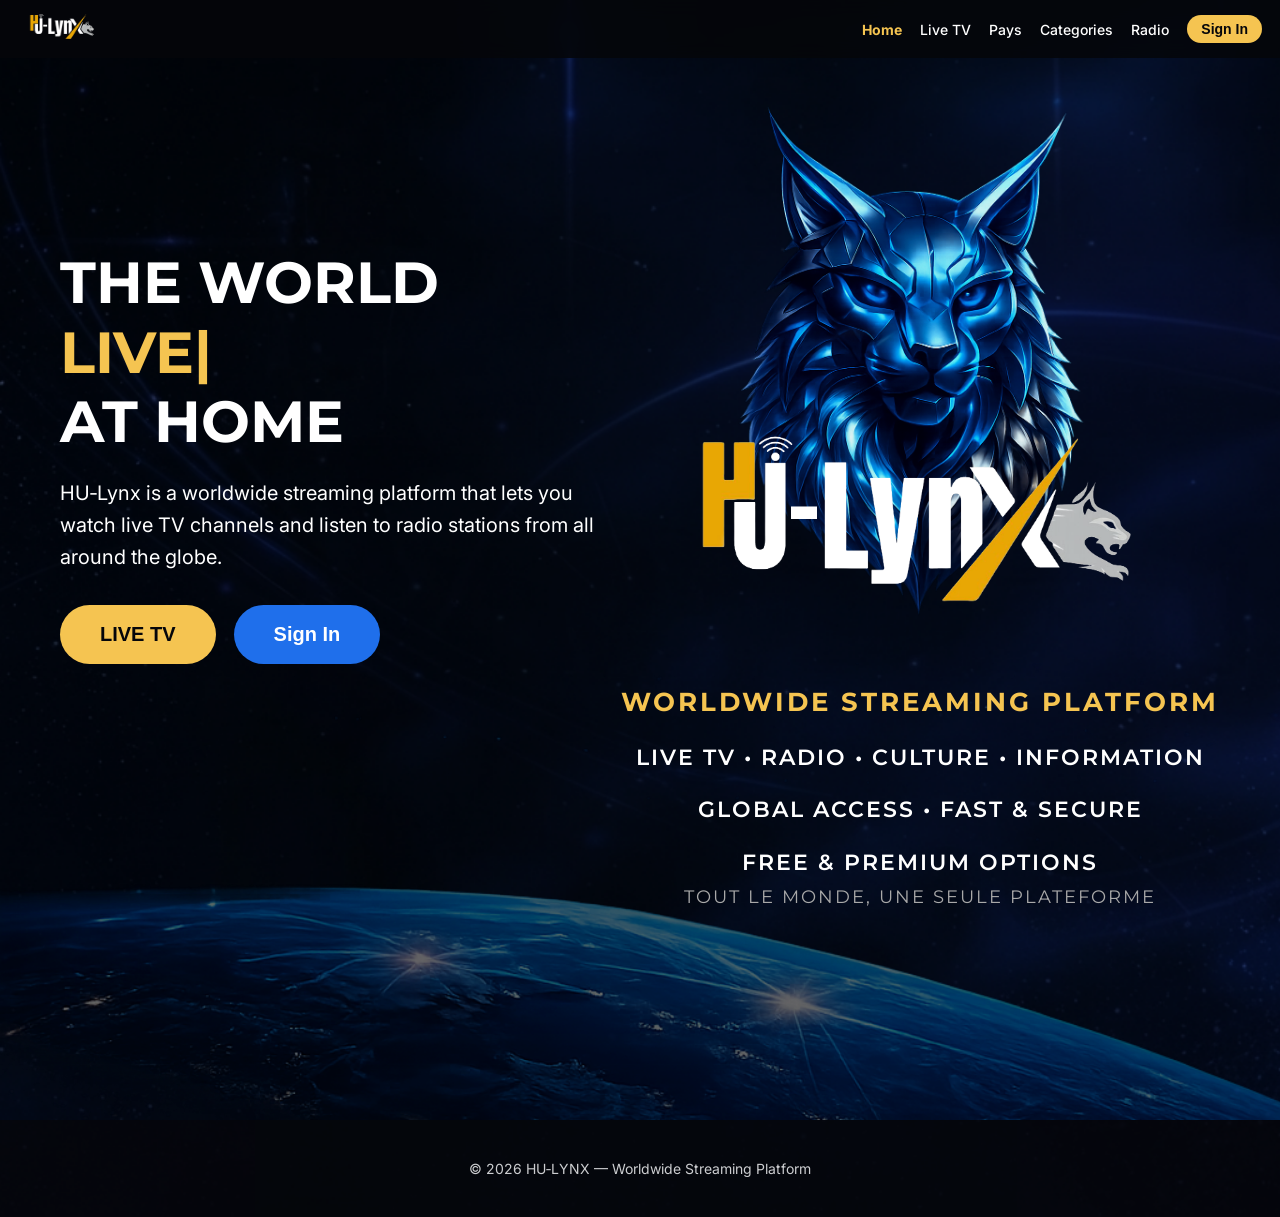
==== index.html @ 24a64179 "Add files via upload" ====
<!DOCTYPE html>
<html lang="en">
<head>
  <meta charset="UTF-8">
  <title>HU-LYNX — Worldwide Streaming Platform</title>
  <link href="https://fonts.googleapis.com/css2?family=Montserrat:wght@600;700&family=Inter:wght@400;500&display=swap" rel="stylesheet">

  <style>
    body {
      margin: 0;
      font-family: 'Inter', sans-serif;
      background: url('assets/images/background.png') center/cover no-repeat;
      color: #FFFFFF;
      overflow-x: hidden;
    }

    /* NAVBAR */
    .navbar {
      display: flex;
      justify-content: space-between;
      align-items: center;
      padding: 4px 18px;
      background: rgba(5, 6, 10, 0.85);
      position: fixed;
      width: 100%;
      top: 0;
      z-index: 20;
      backdrop-filter: blur(10px);
      height: 58px;
      box-sizing: border-box;
    }

    .logo img {
      height: 42px;
    }

    .nav-links {
      display: flex;
      gap: 18px;
      align-items: center;
      flex-wrap: nowrap;
      white-space: nowrap;
      max-width: calc(100% - 120px);
      overflow: hidden;
    }

    .nav-links a {
      color: #FFFFFF;
      text-decoration: none;
      font-size: 14px;
      font-weight: 500;
    }

    /* ACTIVE LINK FIX */
    .nav-links a.active {
      color: #F5C451;
      font-weight: 700;
    }

    .nav-links button {
      padding: 6px 14px;
      font-size: 14px;
      border-radius: 30px;
      background: #F5C451;
      color: #05060A;
      font-weight: 600;
      border: none;
      cursor: pointer;
    }

    /* HERO SECTION */
    .hero {
      display: flex;
      justify-content: space-between;
      align-items: flex-start;
      min-height: 100vh;
      padding: 0 60px;
      padding-top: 220px;
      position: relative;
    }

    .hero-left {
      max-width: 600px;
      z-index: 3;
      margin-top: -20px;
    }

    .hero-left h1 {
      font-family: 'Montserrat', sans-serif;
      font-size: 58px;
      font-weight: 700;
      margin-bottom: 20px;
      line-height: 1.2;
    }

    .cursor {
      display: inline-block;
      color: #F5C451;
      font-weight: 700;
      animation: blinkCursor 0.7s steps(1) infinite;
    }

    @keyframes blinkCursor {
      0% { opacity: 1; }
      50% { opacity: 0; }
      100% { opacity: 1; }
    }

    .hero-left p {
      font-size: 20px;
      line-height: 1.6;
      margin-bottom: 32px;
    }

    .btn-big {
      padding: 18px 40px;
      font-size: 20px;
      border-radius: 50px;
      font-weight: 700;
      cursor: pointer;
      border: none;
    }

    .btn-primary {
      background: #F5C451;
      color: #05060A;
    }

    .btn-secondary {
      background: #1F6FEB;
      color: #FFFFFF;
    }

    .hero-buttons {
      display: flex;
      gap: 18px;
    }

    .hero-right {
      position: relative;
      width: 650px;
      text-align: center;
      z-index: 3;
      margin-top: 20px;
    }

    .hero-right img.logo {
      width: 600px;
      position: relative;
      z-index: 3;
      margin-top: 140px;
    }

    @keyframes floatHead {
      0% { transform: translate(-50%, -8px); }
      50% { transform: translate(-50%, 8px); }
      100% { transform: translate(-50%, -8px); }
    }

    .hero-right img.head {
      width: 480px;
      position: absolute;
      top: -140px;
      left: 50%;
      transform: translateX(-50%);
      z-index: 2;
      opacity: 0.95;
      animation: floatHead 4s ease-in-out infinite;
    }

    .fx-globe {
      position: absolute;
      bottom: 0;
      left: 0;
      width: 100%;
      opacity: 0.8;
      z-index: 1;
    }

    .hero-text {
      text-align: center;
      margin-top: -10px;
      font-family: 'Montserrat', sans-serif;
      z-index: 3;
      width: 100%;
      line-height: 1.4;
    }

    .hero-text h3 {
      font-size: 26px;
      letter-spacing: 3px;
      font-weight: 700;
      color: #F5C451;
      margin-bottom: 8px;
    }

    .hero-text p {
      font-size: 22px;
      font-weight: 600;
      letter-spacing: 2px;
      color: #FFFFFF;
      margin-bottom: 6px;
    }

    .hero-text small {
      font-size: 18px;
      color: #A9A9A9;
      letter-spacing: 2px;
      display: block;
      margin-top: 4px;
    }

    .footer {
      padding: 40px;
      text-align: center;
      background: #05060A;
      opacity: 0.8;
      font-size: 14px;
    }
  </style>
</head>

<body>

<header class="navbar">
  <div class="logo">
    <img src="assets/logo.png" alt="HU-LYNX Logo">
  </div>

  <nav class="nav-links">
    <a href="index.html" data-page="index">Home</a>
    <a href="live-tv.html" data-page="live-tv">Live TV</a>
    <a href="pays.html" data-page="pays">Pays</a>
    <a href="categories.html" data-page="categories">Categories</a>
    <a href="radio.html" data-page="radio">Radio</a>
    <button>Sign In</button>
  </nav>
</header>

<section class="hero">
  <div class="hero-left">
    <h1>
      THE WORLD<br>
      <span id="typing-live" style="color:#F5C451;"></span><span class="cursor">|</span><br>
      AT HOME<br>
    </h1>

    <p>
      HU‑Lynx is a worldwide streaming platform that lets you watch live TV channels and listen to radio stations from all around the globe.
    </p>

    <div class="hero-buttons">
      <button class="btn-primary btn-big" onclick="window.location.href='live-tv.html'">LIVE TV</button>
      <button class="btn-secondary btn-big">Sign In</button>
    </div>
  </div>

  <div class="hero-right">
    <img src="assets/images/head.png" alt="Lynx Head" class="head">
    <img src="assets/logo.png" alt="HU-LYNX Logo" class="logo">

    <div class="hero-text">
      <h3>WORLDWIDE STREAMING PLATFORM</h3>
      <p>LIVE TV • RADIO • CULTURE • INFORMATION</p>
      <p>GLOBAL ACCESS • FAST & SECURE</p>
      <p>FREE & PREMIUM OPTIONS</p>
      <small>TOUT LE MONDE, UNE SEULE PLATEFORME</small>
    </div>
  </div>

  <img src="assets/images/fx_globe.png" alt="FX Globe" class="fx-globe">
</section>

<footer class="footer">
  © 2026 HU‑LYNX — Worldwide Streaming Platform
</footer>

<!-- TYPING SCRIPT -->
<script>
  const typing = document.getElementById("typing-live");
  const text = "LIVE";
  let i = 0;

  function typeLive() {
    if (i < text.length) {
      typing.textContent += text[i];
      i++;
      setTimeout(typeLive, 180);
    } else {
      setTimeout(eraseLive, 3000);
    }
  }

  function eraseLive() {
    if (i > 0) {
      typing.textContent = text.slice(0, i - 1);
      i--;
      setTimeout(eraseLive, 120);
    } else {
      setTimeout(typeLive, 500);
    }
  }

  typeLive();
</script>

<!-- ACTIVE NAVBAR SCRIPT (FINAL FIX) -->
<script>
  let currentPage = window.location.pathname.split("/").pop();

  // Fix for home page opened as "/" or empty
  if (currentPage === "" || currentPage === "/") {
    currentPage = "index.html";
  }

  currentPage = currentPage.replace(".html", "");

  document.querySelectorAll(".nav-links a").forEach(link => {
    if (link.dataset.page === currentPage) {
      link.classList.add("active");
    }
  });
</script>

</body>
</html>
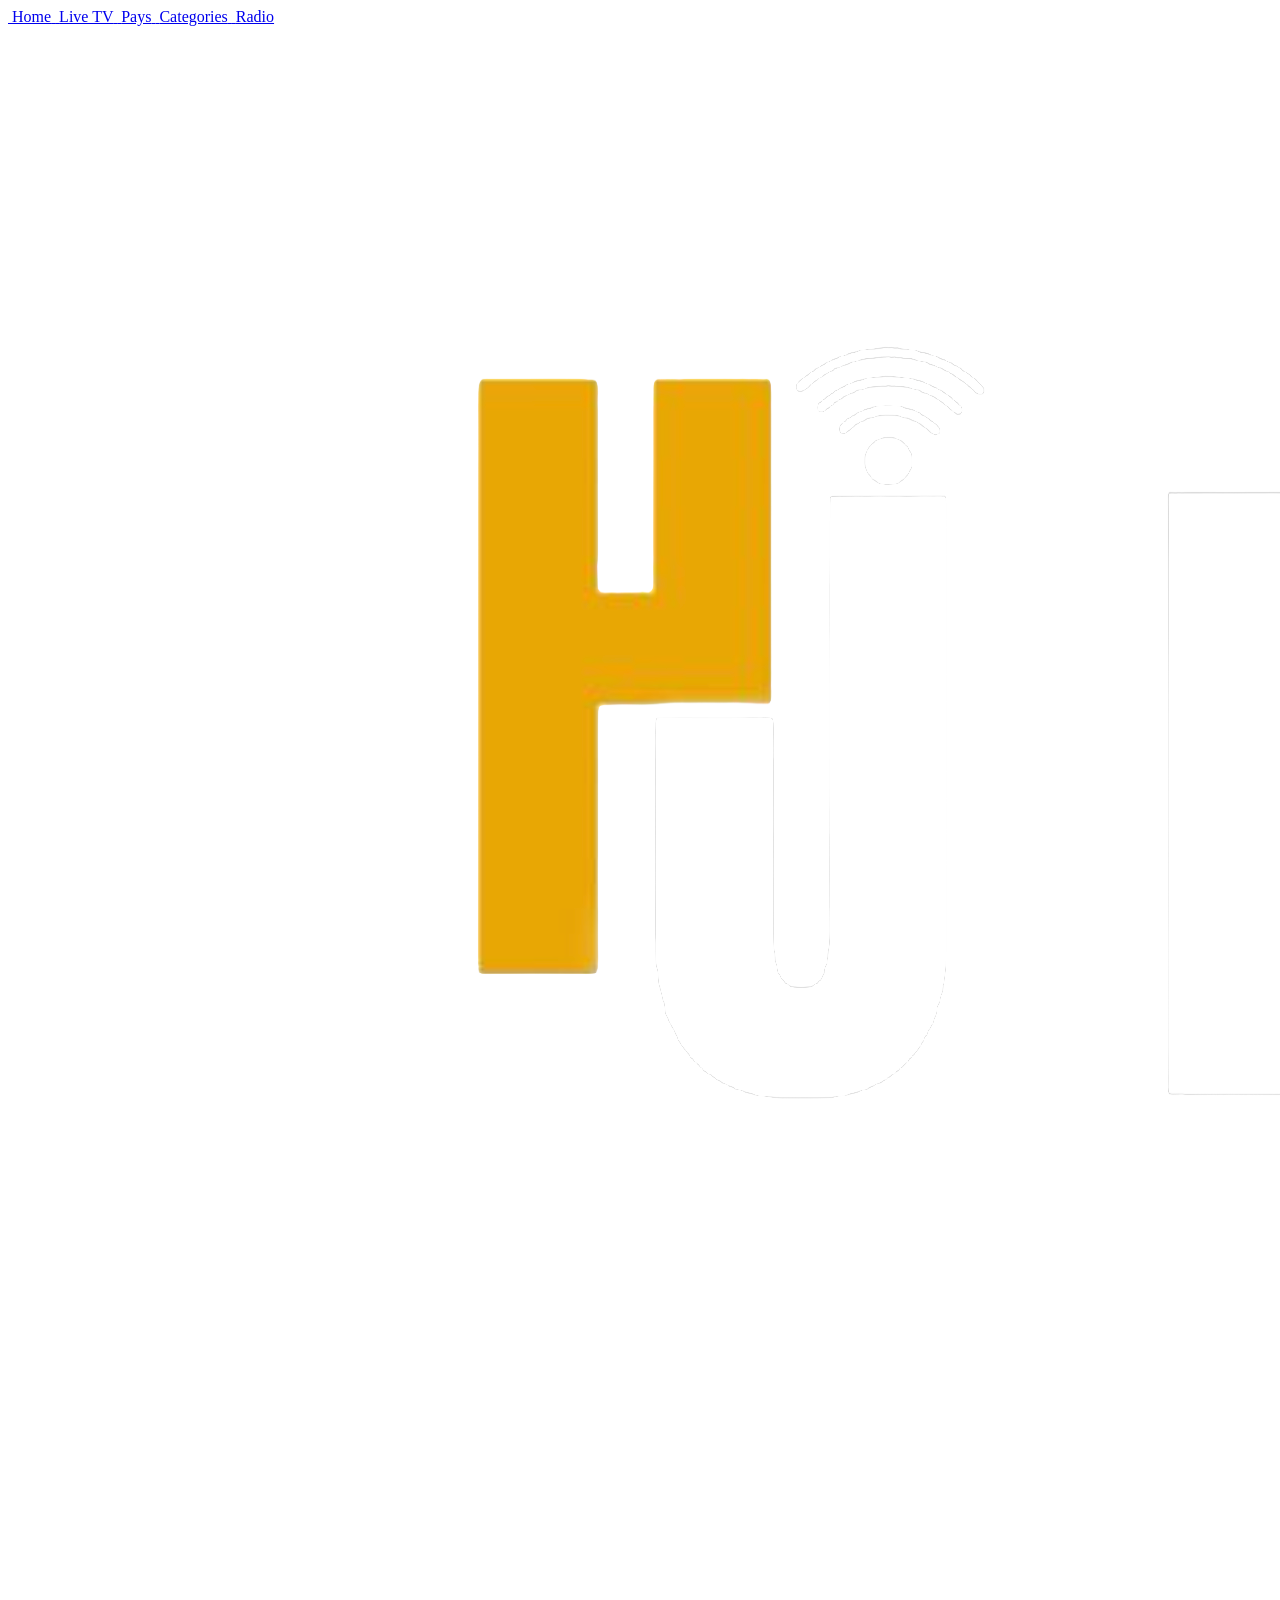
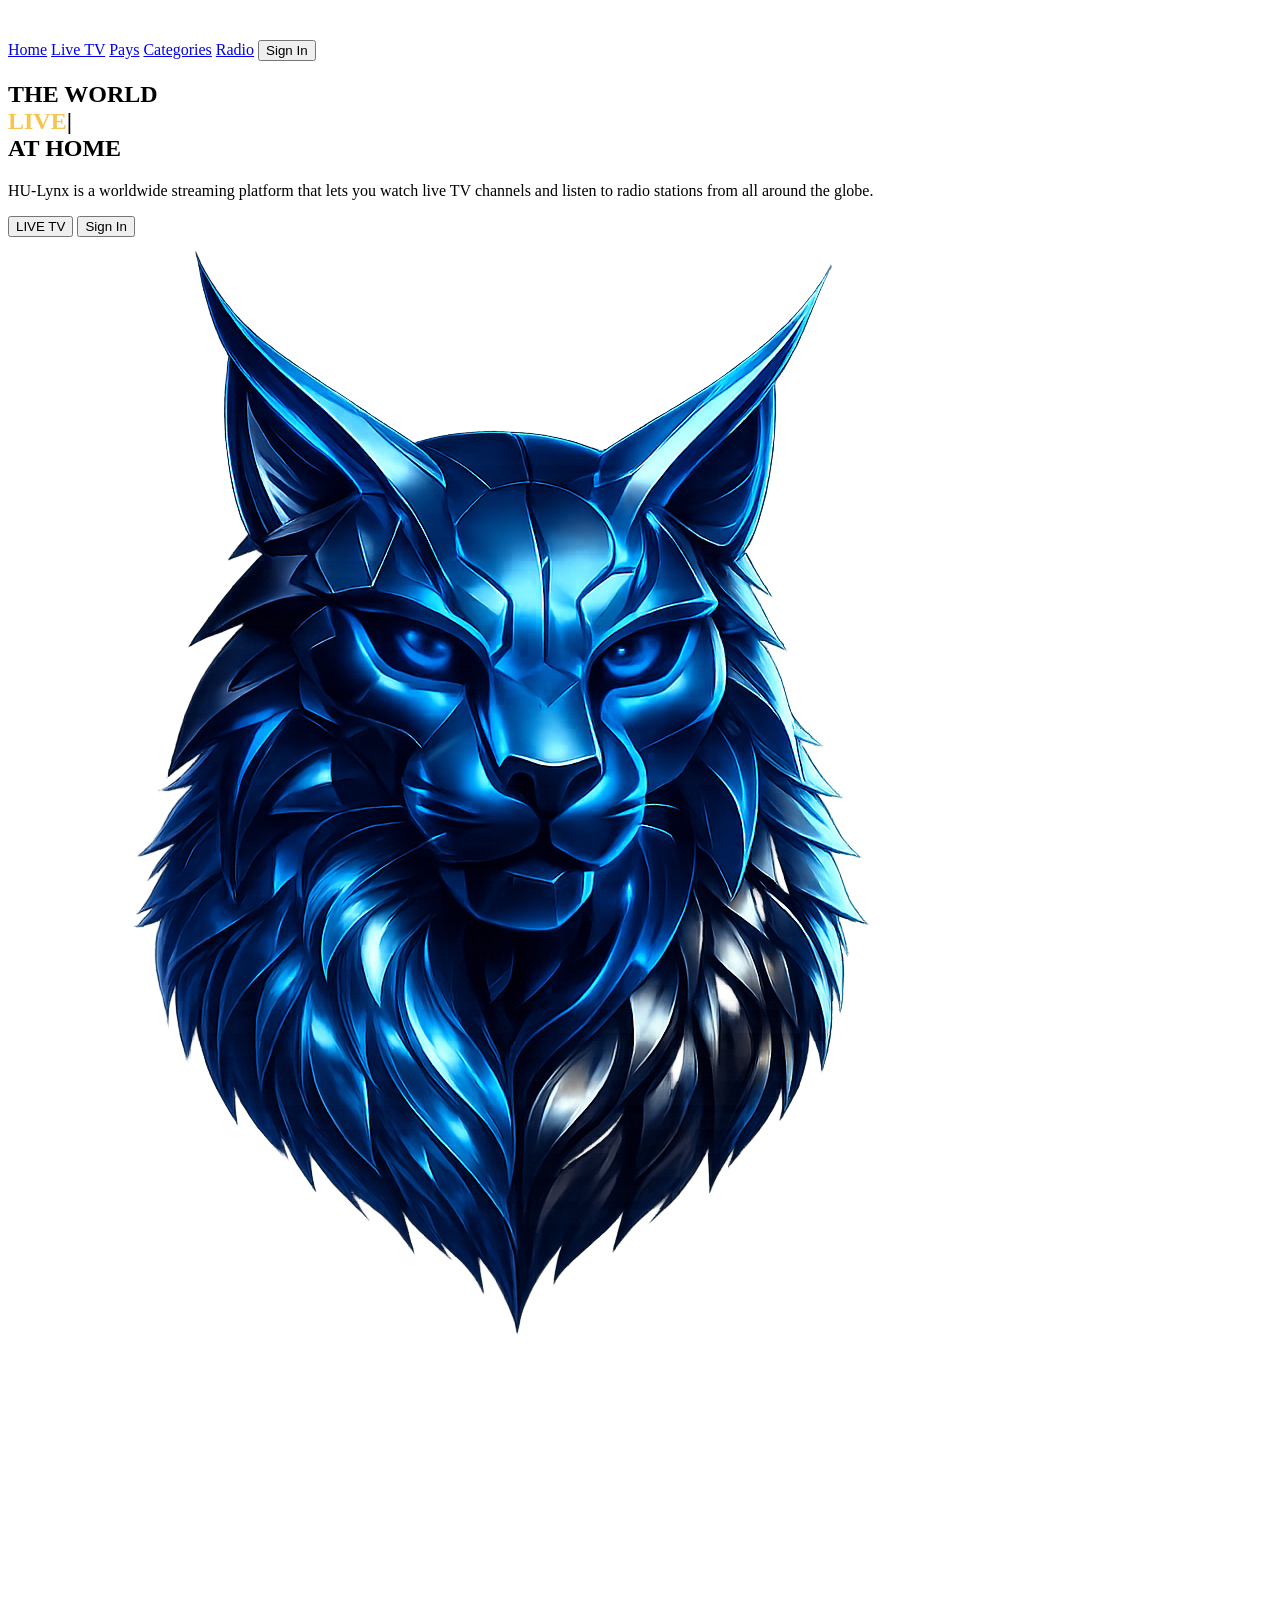
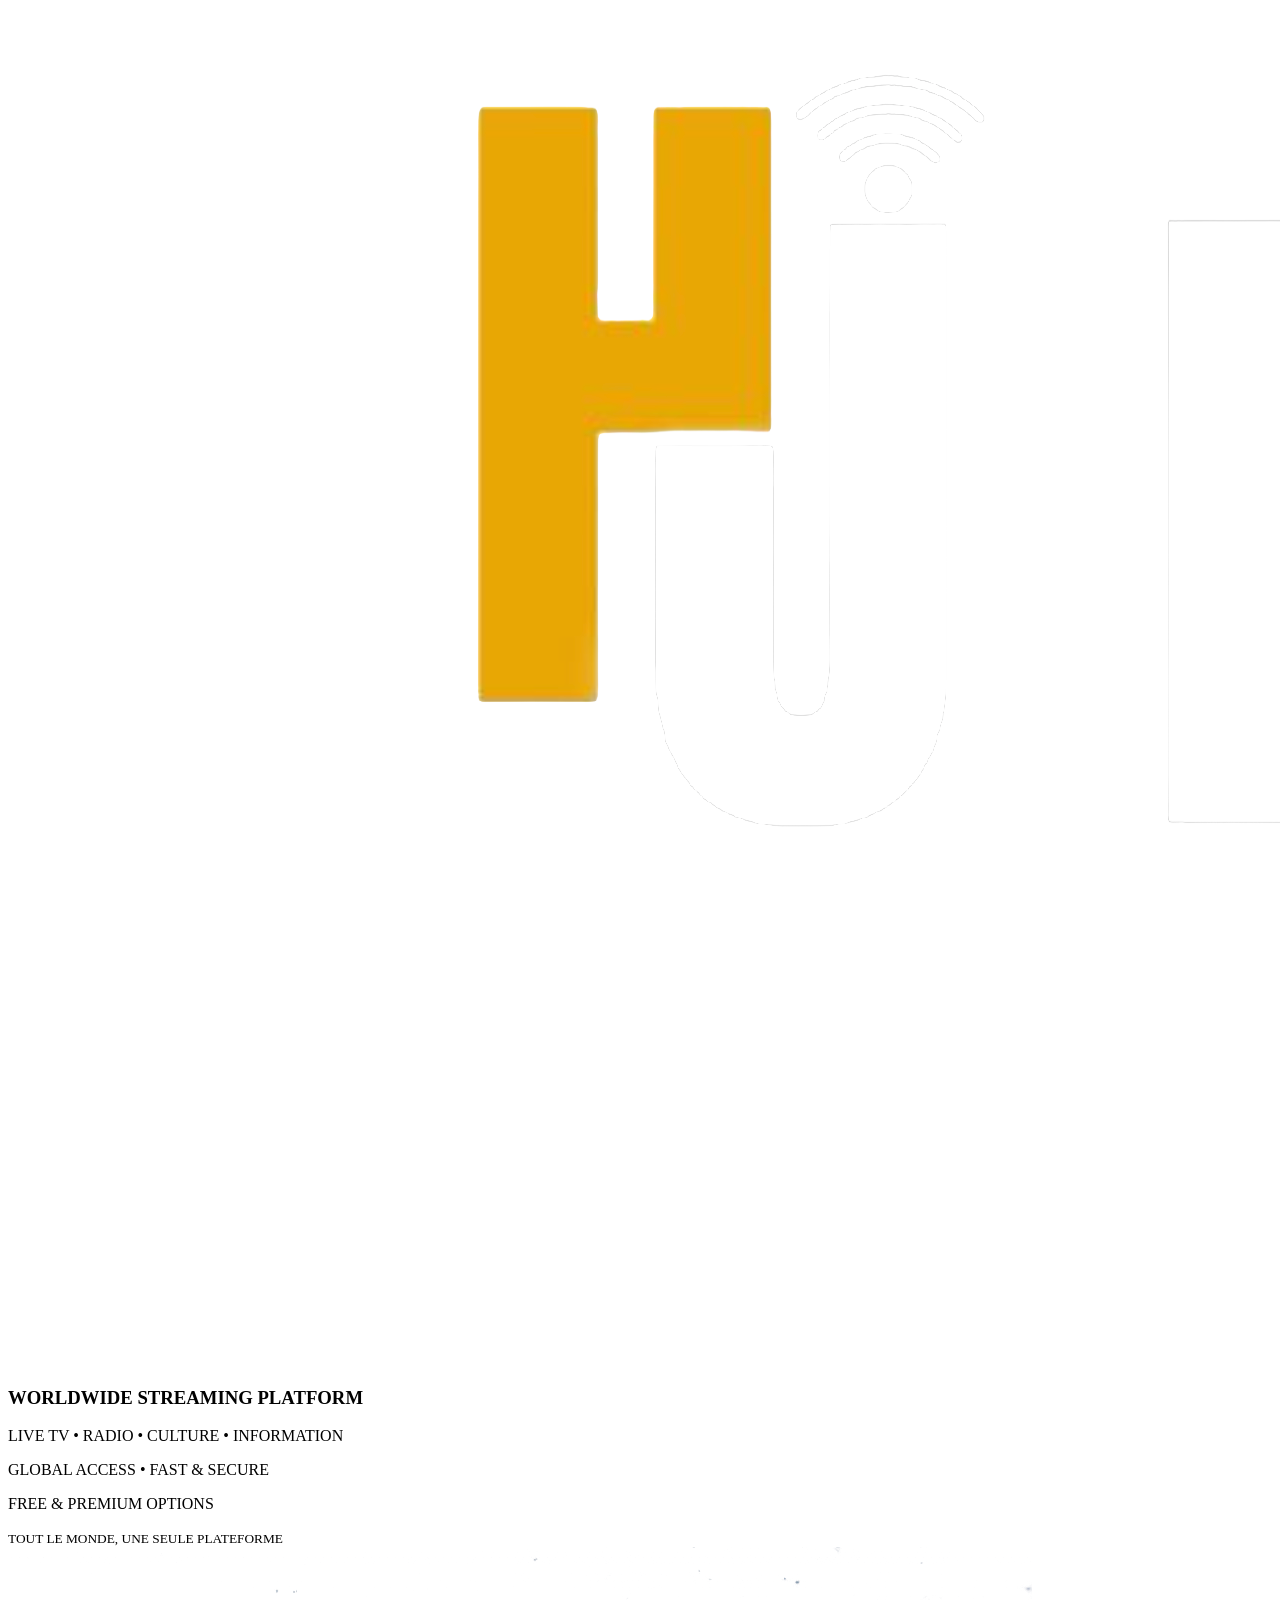
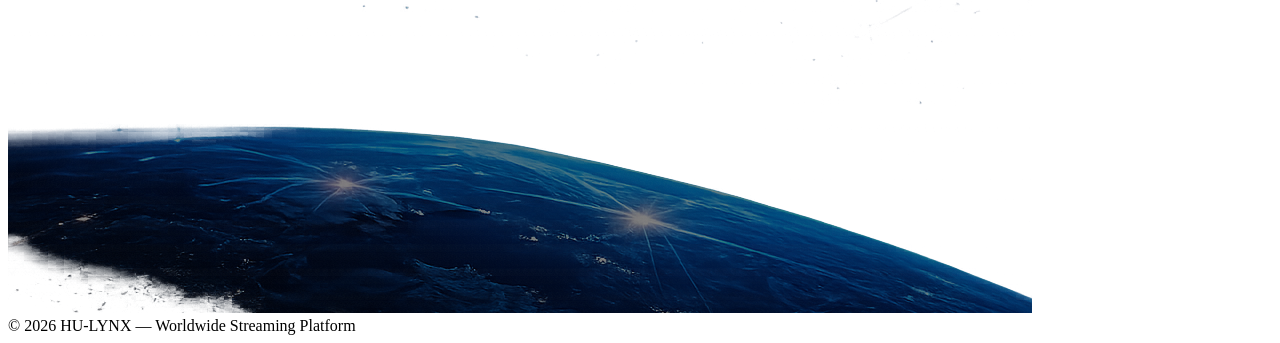
==== commit ea011a0b: "Add files via upload" ====
--- a/index.html
+++ b/index.html
@@ -3,225 +3,49 @@
 <head>
   <meta charset="UTF-8">
   <title>HU-LYNX — Worldwide Streaming Platform</title>
+
+  <!-- MOBILE RESPONSIVE -->
+  <meta name="viewport" content="width=device-width, initial-scale=1.0">
+
+  <!-- FONTS -->
   <link href="https://fonts.googleapis.com/css2?family=Montserrat:wght@600;700&family=Inter:wght@400;500&display=swap" rel="stylesheet">
 
-  <style>
-    body {
-      margin: 0;
-      font-family: 'Inter', sans-serif;
-      background: url('assets/images/background.png') center/cover no-repeat;
-      color: #FFFFFF;
-      overflow-x: hidden;
-    }
+  <!-- EXTERNAL CSS -->
+  <link rel="stylesheet" href="assets/css/index.css">
 
-    /* NAVBAR */
-    .navbar {
-      display: flex;
-      justify-content: space-between;
-      align-items: center;
-      padding: 4px 18px;
-      background: rgba(5, 6, 10, 0.85);
-      position: fixed;
-      width: 100%;
-      top: 0;
-      z-index: 20;
-      backdrop-filter: blur(10px);
-      height: 58px;
-      box-sizing: border-box;
-    }
-
-    .logo img {
-      height: 42px;
-    }
-
-    .nav-links {
-      display: flex;
-      gap: 18px;
-      align-items: center;
-      flex-wrap: nowrap;
-      white-space: nowrap;
-      max-width: calc(100% - 120px);
-      overflow: hidden;
-    }
-
-    .nav-links a {
-      color: #FFFFFF;
-      text-decoration: none;
-      font-size: 14px;
-      font-weight: 500;
-    }
-
-    /* ACTIVE LINK FIX */
-    .nav-links a.active {
-      color: #F5C451;
-      font-weight: 700;
-    }
-
-    .nav-links button {
-      padding: 6px 14px;
-      font-size: 14px;
-      border-radius: 30px;
-      background: #F5C451;
-      color: #05060A;
-      font-weight: 600;
-      border: none;
-      cursor: pointer;
-    }
-
-    /* HERO SECTION */
-    .hero {
-      display: flex;
-      justify-content: space-between;
-      align-items: flex-start;
-      min-height: 100vh;
-      padding: 0 60px;
-      padding-top: 220px;
-      position: relative;
-    }
-
-    .hero-left {
-      max-width: 600px;
-      z-index: 3;
-      margin-top: -20px;
-    }
-
-    .hero-left h1 {
-      font-family: 'Montserrat', sans-serif;
-      font-size: 58px;
-      font-weight: 700;
-      margin-bottom: 20px;
-      line-height: 1.2;
-    }
-
-    .cursor {
-      display: inline-block;
-      color: #F5C451;
-      font-weight: 700;
-      animation: blinkCursor 0.7s steps(1) infinite;
-    }
-
-    @keyframes blinkCursor {
-      0% { opacity: 1; }
-      50% { opacity: 0; }
-      100% { opacity: 1; }
-    }
-
-    .hero-left p {
-      font-size: 20px;
-      line-height: 1.6;
-      margin-bottom: 32px;
-    }
-
-    .btn-big {
-      padding: 18px 40px;
-      font-size: 20px;
-      border-radius: 50px;
-      font-weight: 700;
-      cursor: pointer;
-      border: none;
-    }
-
-    .btn-primary {
-      background: #F5C451;
-      color: #05060A;
-    }
-
-    .btn-secondary {
-      background: #1F6FEB;
-      color: #FFFFFF;
-    }
-
-    .hero-buttons {
-      display: flex;
-      gap: 18px;
-    }
-
-    .hero-right {
-      position: relative;
-      width: 650px;
-      text-align: center;
-      z-index: 3;
-      margin-top: 20px;
-    }
-
-    .hero-right img.logo {
-      width: 600px;
-      position: relative;
-      z-index: 3;
-      margin-top: 140px;
-    }
-
-    @keyframes floatHead {
-      0% { transform: translate(-50%, -8px); }
-      50% { transform: translate(-50%, 8px); }
-      100% { transform: translate(-50%, -8px); }
-    }
-
-    .hero-right img.head {
-      width: 480px;
-      position: absolute;
-      top: -140px;
-      left: 50%;
-      transform: translateX(-50%);
-      z-index: 2;
-      opacity: 0.95;
-      animation: floatHead 4s ease-in-out infinite;
-    }
-
-    .fx-globe {
-      position: absolute;
-      bottom: 0;
-      left: 0;
-      width: 100%;
-      opacity: 0.8;
-      z-index: 1;
-    }
-
-    .hero-text {
-      text-align: center;
-      margin-top: -10px;
-      font-family: 'Montserrat', sans-serif;
-      z-index: 3;
-      width: 100%;
-      line-height: 1.4;
-    }
-
-    .hero-text h3 {
-      font-size: 26px;
-      letter-spacing: 3px;
-      font-weight: 700;
-      color: #F5C451;
-      margin-bottom: 8px;
-    }
-
-    .hero-text p {
-      font-size: 22px;
-      font-weight: 600;
-      letter-spacing: 2px;
-      color: #FFFFFF;
-      margin-bottom: 6px;
-    }
-
-    .hero-text small {
-      font-size: 18px;
-      color: #A9A9A9;
-      letter-spacing: 2px;
-      display: block;
-      margin-top: 4px;
-    }
-
-    .footer {
-      padding: 40px;
-      text-align: center;
-      background: #05060A;
-      opacity: 0.8;
-      font-size: 14px;
-    }
-  </style>
 </head>
 
 <body>
 
+<!-- MOBILE NAVBAR -->
+<div class="mobile-nav">
+  <a href="index.html">
+    <img src="assets/icons/home.png" alt="">
+    <span>Home</span>
+  </a>
+
+  <a href="live-tv.html">
+    <img src="assets/icons/live.png" alt="">
+    <span>Live TV</span>
+  </a>
+
+  <a href="pays.html">
+    <img src="assets/icons/world.png" alt="">
+    <span>Pays</span>
+  </a>
+
+  <a href="categories.html">
+    <img src="assets/icons/category.png" alt="">
+    <span>Categories</span>
+  </a>
+
+  <a href="radio.html">
+    <img src="assets/icons/radio.png" alt="">
+    <span>Radio</span>
+  </a>
+</div>
+
+<!-- DESKTOP NAVBAR -->
 <header class="navbar">
   <div class="logo">
     <img src="assets/logo.png" alt="HU-LYNX Logo">
@@ -237,6 +61,7 @@
   </nav>
 </header>
 
+<!-- HERO SECTION -->
 <section class="hero">
   <div class="hero-left">
     <h1>
@@ -271,6 +96,7 @@
   <img src="assets/images/fx_globe.png" alt="FX Globe" class="fx-globe">
 </section>
 
+<!-- FOOTER -->
 <footer class="footer">
   © 2026 HU‑LYNX — Worldwide Streaming Platform
 </footer>
@@ -304,11 +130,10 @@
   typeLive();
 </script>
 
-<!-- ACTIVE NAVBAR SCRIPT (FINAL FIX) -->
+<!-- ACTIVE NAVBAR SCRIPT -->
 <script>
   let currentPage = window.location.pathname.split("/").pop();
 
-  // Fix for home page opened as "/" or empty
   if (currentPage === "" || currentPage === "/") {
     currentPage = "index.html";
   }
--- a/assets/css/index.css
+++ b/assets/css/index.css
@@ -0,0 +1,102 @@
+/* MOBILE MODE */
+@media (max-width: 768px) {
+
+    body {
+        padding: 0;
+        margin: 0;
+        overflow-x: hidden;
+    }
+
+    /* RETIRE NAVBAR DESKTOP LA */
+    .navbar {
+        display: none;
+    }
+
+    /* HERO SECTION MOBILE */
+    .hero {
+        flex-direction: column;
+        text-align: center;
+        padding: 20px;
+    }
+
+    .hero-left h1 {
+        font-size: 32px;
+        line-height: 38px;
+    }
+
+    .hero-left p {
+        font-size: 15px;
+        padding: 0 10px;
+    }
+
+    .hero-buttons {
+        display: flex;
+        flex-direction: column;
+        gap: 12px;
+        width: 100%;
+    }
+
+    .hero-buttons button {
+        width: 100%;
+        font-size: 18px;
+        padding: 14px;
+    }
+
+    .hero-right {
+        margin-top: 20px;
+    }
+
+    .hero-right img.head {
+        width: 180px;
+    }
+
+    .hero-right img.logo {
+        width: 120px;
+        margin-top: 10px;
+    }
+
+    .hero-text {
+        font-size: 14px;
+        margin-top: 10px;
+    }
+
+    .fx-globe {
+        width: 100%;
+        opacity: 0.4;
+        bottom: -20px;
+    }
+
+    /* MOBILE NAVBAR */
+    .mobile-nav {
+        display: flex;
+        position: fixed;
+        bottom: 0;
+        left: 0;
+        width: 100%;
+        background: rgba(0,0,0,0.85);
+        backdrop-filter: blur(10px);
+        padding: 10px 0;
+        justify-content: space-around;
+        z-index: 999;
+    }
+
+    .mobile-nav a {
+        color: white;
+        font-size: 12px;
+        text-decoration: none;
+        display: flex;
+        flex-direction: column;
+        align-items: center;
+        gap: 4px;
+    }
+
+    .mobile-nav img {
+        width: 22px;
+        opacity: 0.85;
+    }
+
+    .footer {
+        padding-bottom: 80px;
+        text-align: center;
+    }
+}
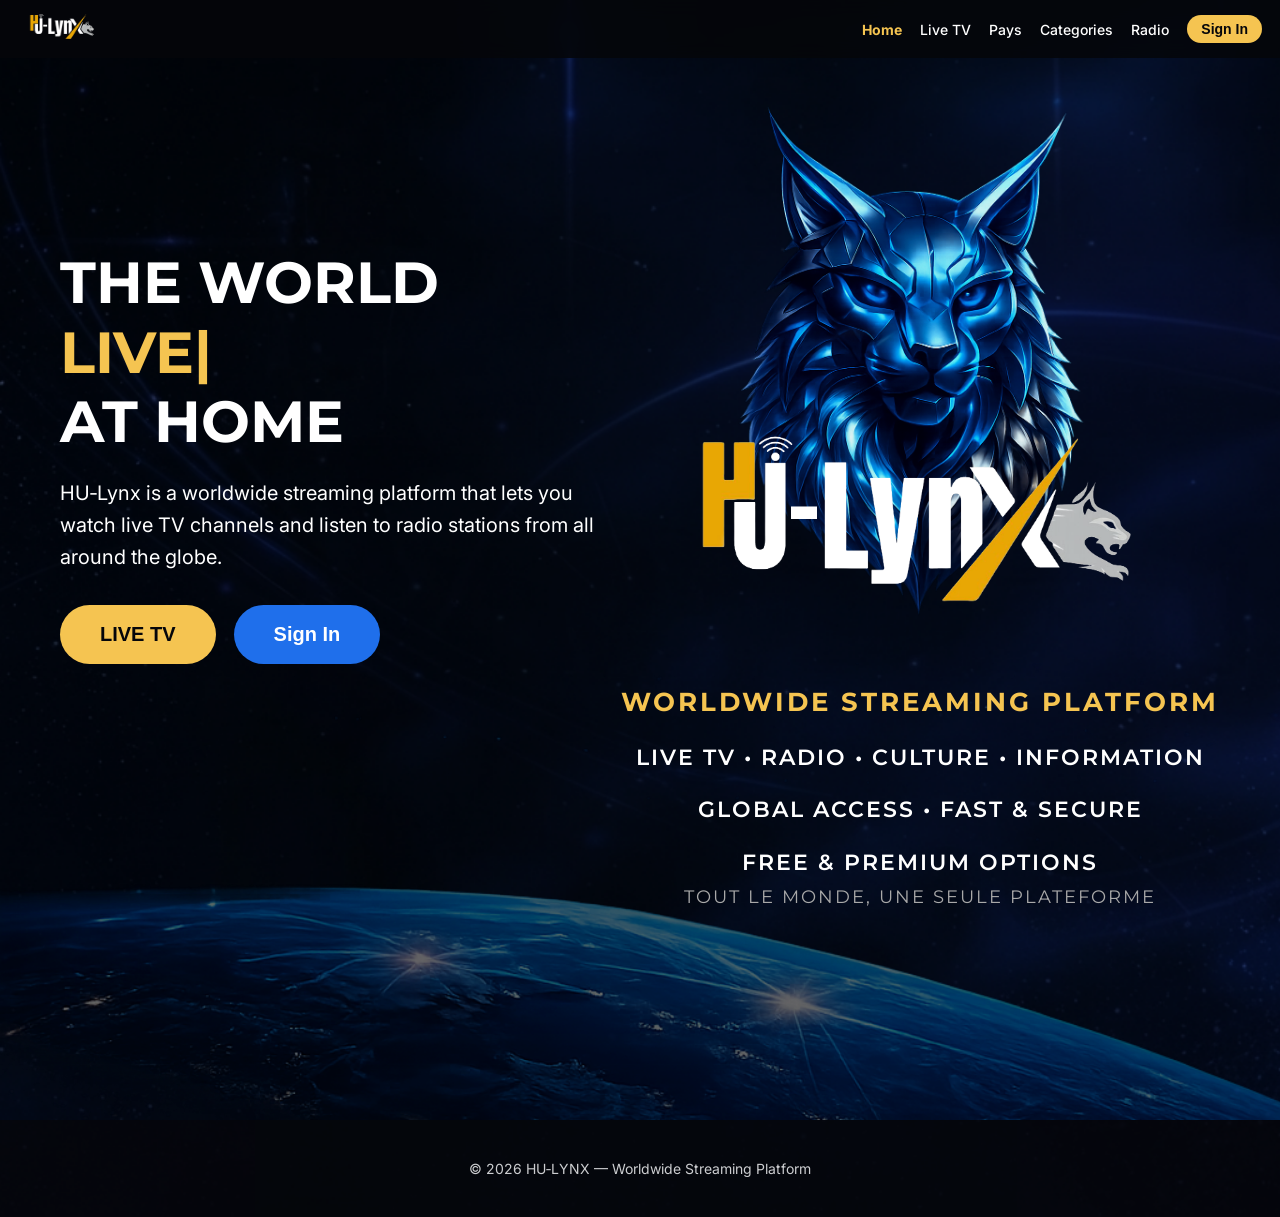
==== commit 8372348f: "Add files via upload" ====
--- a/index.html
+++ b/index.html
@@ -3,49 +3,225 @@
 <head>
   <meta charset="UTF-8">
   <title>HU-LYNX — Worldwide Streaming Platform</title>
-
-  <!-- MOBILE RESPONSIVE -->
-  <meta name="viewport" content="width=device-width, initial-scale=1.0">
-
-  <!-- FONTS -->
   <link href="https://fonts.googleapis.com/css2?family=Montserrat:wght@600;700&family=Inter:wght@400;500&display=swap" rel="stylesheet">
 
-  <!-- EXTERNAL CSS -->
-  <link rel="stylesheet" href="assets/css/index.css">
-
+  <style>
+    body {
+      margin: 0;
+      font-family: 'Inter', sans-serif;
+      background: url('assets/images/background.png') center/cover no-repeat;
+      color: #FFFFFF;
+      overflow-x: hidden;
+    }
+
+    /* NAVBAR */
+    .navbar {
+      display: flex;
+      justify-content: space-between;
+      align-items: center;
+      padding: 4px 18px;
+      background: rgba(5, 6, 10, 0.85);
+      position: fixed;
+      width: 100%;
+      top: 0;
+      z-index: 20;
+      backdrop-filter: blur(10px);
+      height: 58px;
+      box-sizing: border-box;
+    }
+
+    .logo img {
+      height: 42px;
+    }
+
+    .nav-links {
+      display: flex;
+      gap: 18px;
+      align-items: center;
+      flex-wrap: nowrap;
+      white-space: nowrap;
+      max-width: calc(100% - 120px);
+      overflow: hidden;
+    }
+
+    .nav-links a {
+      color: #FFFFFF;
+      text-decoration: none;
+      font-size: 14px;
+      font-weight: 500;
+    }
+
+    /* ACTIVE LINK FIX */
+    .nav-links a.active {
+      color: #F5C451;
+      font-weight: 700;
+    }
+
+    .nav-links button {
+      padding: 6px 14px;
+      font-size: 14px;
+      border-radius: 30px;
+      background: #F5C451;
+      color: #05060A;
+      font-weight: 600;
+      border: none;
+      cursor: pointer;
+    }
+
+    /* HERO SECTION */
+    .hero {
+      display: flex;
+      justify-content: space-between;
+      align-items: flex-start;
+      min-height: 100vh;
+      padding: 0 60px;
+      padding-top: 220px;
+      position: relative;
+    }
+
+    .hero-left {
+      max-width: 600px;
+      z-index: 3;
+      margin-top: -20px;
+    }
+
+    .hero-left h1 {
+      font-family: 'Montserrat', sans-serif;
+      font-size: 58px;
+      font-weight: 700;
+      margin-bottom: 20px;
+      line-height: 1.2;
+    }
+
+    .cursor {
+      display: inline-block;
+      color: #F5C451;
+      font-weight: 700;
+      animation: blinkCursor 0.7s steps(1) infinite;
+    }
+
+    @keyframes blinkCursor {
+      0% { opacity: 1; }
+      50% { opacity: 0; }
+      100% { opacity: 1; }
+    }
+
+    .hero-left p {
+      font-size: 20px;
+      line-height: 1.6;
+      margin-bottom: 32px;
+    }
+
+    .btn-big {
+      padding: 18px 40px;
+      font-size: 20px;
+      border-radius: 50px;
+      font-weight: 700;
+      cursor: pointer;
+      border: none;
+    }
+
+    .btn-primary {
+      background: #F5C451;
+      color: #05060A;
+    }
+
+    .btn-secondary {
+      background: #1F6FEB;
+      color: #FFFFFF;
+    }
+
+    .hero-buttons {
+      display: flex;
+      gap: 18px;
+    }
+
+    .hero-right {
+      position: relative;
+      width: 650px;
+      text-align: center;
+      z-index: 3;
+      margin-top: 20px;
+    }
+
+    .hero-right img.logo {
+      width: 600px;
+      position: relative;
+      z-index: 3;
+      margin-top: 140px;
+    }
+
+    @keyframes floatHead {
+      0% { transform: translate(-50%, -8px); }
+      50% { transform: translate(-50%, 8px); }
+      100% { transform: translate(-50%, -8px); }
+    }
+
+    .hero-right img.head {
+      width: 480px;
+      position: absolute;
+      top: -140px;
+      left: 50%;
+      transform: translateX(-50%);
+      z-index: 2;
+      opacity: 0.95;
+      animation: floatHead 4s ease-in-out infinite;
+    }
+
+    .fx-globe {
+      position: absolute;
+      bottom: 0;
+      left: 0;
+      width: 100%;
+      opacity: 0.8;
+      z-index: 1;
+    }
+
+    .hero-text {
+      text-align: center;
+      margin-top: -10px;
+      font-family: 'Montserrat', sans-serif;
+      z-index: 3;
+      width: 100%;
+      line-height: 1.4;
+    }
+
+    .hero-text h3 {
+      font-size: 26px;
+      letter-spacing: 3px;
+      font-weight: 700;
+      color: #F5C451;
+      margin-bottom: 8px;
+    }
+
+    .hero-text p {
+      font-size: 22px;
+      font-weight: 600;
+      letter-spacing: 2px;
+      color: #FFFFFF;
+      margin-bottom: 6px;
+    }
+
+    .hero-text small {
+      font-size: 18px;
+      color: #A9A9A9;
+      letter-spacing: 2px;
+      display: block;
+      margin-top: 4px;
+    }
+
+    .footer {
+      padding: 40px;
+      text-align: center;
+      background: #05060A;
+      opacity: 0.8;
+      font-size: 14px;
+    }
+  </style>
 </head>
 
 <body>
 
-<!-- MOBILE NAVBAR -->
-<div class="mobile-nav">
-  <a href="index.html">
-    <img src="assets/icons/home.png" alt="">
-    <span>Home</span>
-  </a>
-
-  <a href="live-tv.html">
-    <img src="assets/icons/live.png" alt="">
-    <span>Live TV</span>
-  </a>
-
-  <a href="pays.html">
-    <img src="assets/icons/world.png" alt="">
-    <span>Pays</span>
-  </a>
-
-  <a href="categories.html">
-    <img src="assets/icons/category.png" alt="">
-    <span>Categories</span>
-  </a>
-
-  <a href="radio.html">
-    <img src="assets/icons/radio.png" alt="">
-    <span>Radio</span>
-  </a>
-</div>
-
-<!-- DESKTOP NAVBAR -->
 <header class="navbar">
   <div class="logo">
     <img src="assets/logo.png" alt="HU-LYNX Logo">
@@ -61,7 +237,6 @@
   </nav>
 </header>
 
-<!-- HERO SECTION -->
 <section class="hero">
   <div class="hero-left">
     <h1>
@@ -96,7 +271,6 @@
   <img src="assets/images/fx_globe.png" alt="FX Globe" class="fx-globe">
 </section>
 
-<!-- FOOTER -->
 <footer class="footer">
   © 2026 HU‑LYNX — Worldwide Streaming Platform
 </footer>
@@ -130,10 +304,11 @@
   typeLive();
 </script>
 
-<!-- ACTIVE NAVBAR SCRIPT -->
+<!-- ACTIVE NAVBAR SCRIPT (FINAL FIX) -->
 <script>
   let currentPage = window.location.pathname.split("/").pop();
 
+  // Fix for home page opened as "/" or empty
   if (currentPage === "" || currentPage === "/") {
     currentPage = "index.html";
   }
